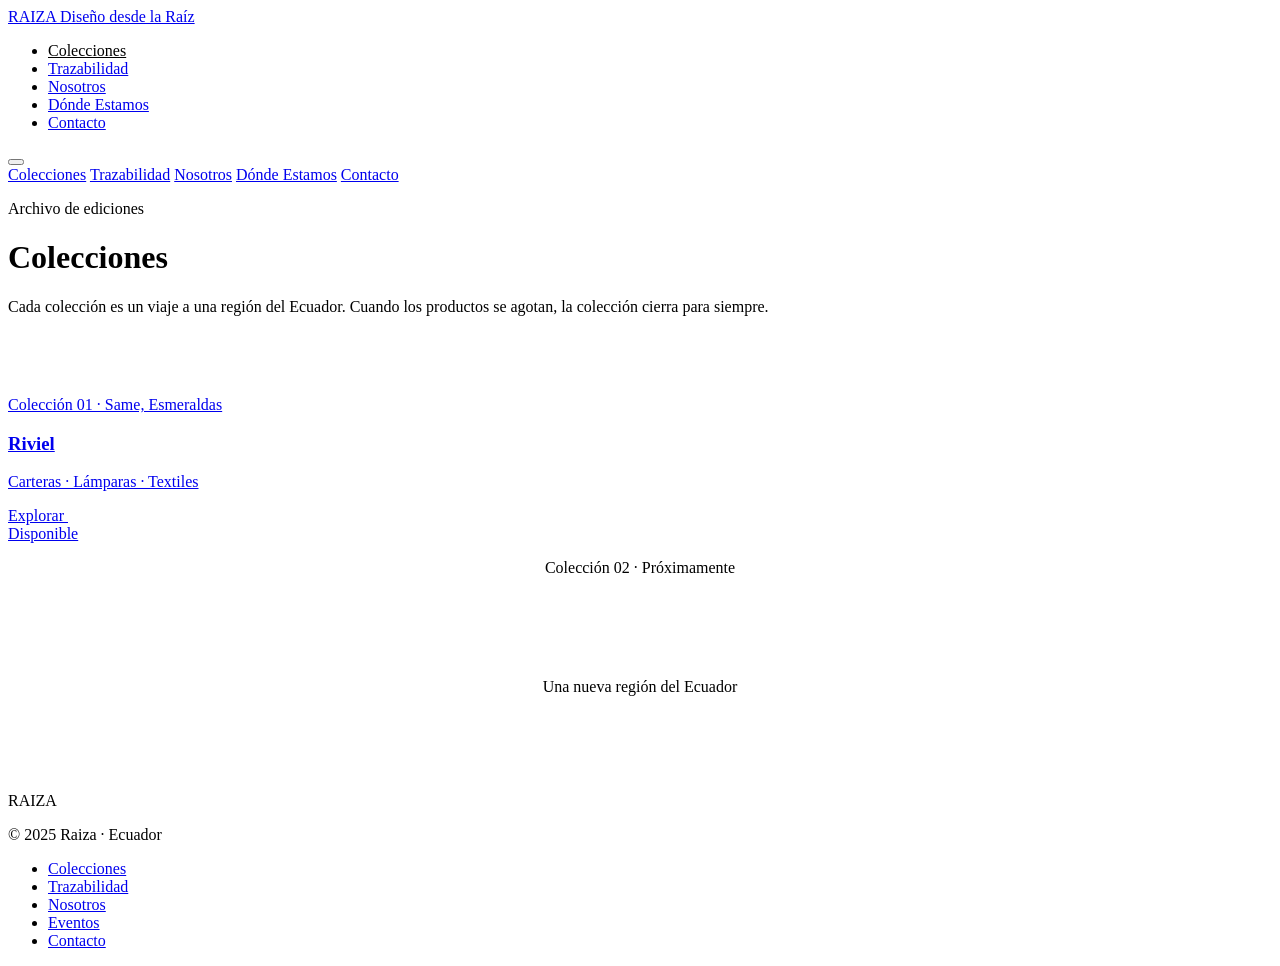
==== colecciones.html @ 8177e6f9 "Add files via upload" ====
<!DOCTYPE html>
<html lang="es">
<head>
  <meta charset="UTF-8">
  <meta name="viewport" content="width=device-width, initial-scale=1.0">
  <title>Colecciones — Raiza</title>
  <link rel="stylesheet" href="../styles/main.css">
</head>
<body>

<nav id="navbar">
  <a href="../index.html" class="nav-logo">
    RAIZA
    <span>Diseño desde la Raíz</span>
  </a>
  <ul class="nav-links">
    <li><a href="colecciones.html" style="color: var(--ink);">Colecciones</a></li>
    <li><a href="trazabilidad.html">Trazabilidad</a></li>
    <li><a href="nosotros.html">Nosotros</a></li>
    <li><a href="eventos.html">Dónde Estamos</a></li>
    <li><a href="contacto.html">Contacto</a></li>
  </ul>
  <button class="nav-burger" id="burger" aria-label="Menú">
    <span></span><span></span><span></span>
  </button>
</nav>

<div class="mobile-menu" id="mobileMenu">
  <a href="colecciones.html">Colecciones</a>
  <a href="trazabilidad.html">Trazabilidad</a>
  <a href="nosotros.html">Nosotros</a>
  <a href="eventos.html">Dónde Estamos</a>
  <a href="contacto.html">Contacto</a>
</div>

<!-- PAGE HEADER -->
<div style="padding-top: var(--nav-h);">
  <div class="section" style="padding-bottom: 48px;">
    <p class="section-label reveal">Archivo de ediciones</p>
    <h1 class="section-title reveal">Colecciones</h1>
    <p class="section-body reveal">Cada colección es un viaje a una región del Ecuador. Cuando los productos se agotan, la colección cierra para siempre.</p>
  </div>
</div>

<!-- COLECCIONES -->
<section class="section-full">
  <div class="collections-grid">

    <!-- RIVIEL -->
    <a href="colecciones/riviel/index.html" class="collection-card reveal">
      <div class="collection-card-bg" style="background: linear-gradient(135deg, var(--riviel-1) 0%, var(--riviel-3) 100%);"></div>
      <div class="collection-card-overlay">
        <p class="collection-card-label">Colección 01 · Same, Esmeraldas</p>
        <h3 class="collection-card-title">Riviel</h3>
        <p class="collection-card-sub">Carteras · Lámparas · Textiles</p>
        <div class="collection-card-arrow">
          Explorar
          <svg width="16" height="10" viewBox="0 0 20 12" fill="none">
            <path d="M0 6H18M14 1l5 5-5 5" stroke="white" stroke-width="1.2"/>
          </svg>
        </div>
      </div>
      <div class="collection-tag">Disponible</div>
    </a>

    <!-- PRÓXIMA -->
    <div class="collection-card reveal" style="cursor: default;">
      <div class="collection-card-bg" style="background: var(--cream-dark);"></div>
      <div class="collection-card-overlay coming" style="align-items:center; justify-content:center; flex-direction:column; text-align:center;">
        <p class="collection-card-label" style="margin-bottom: 24px;">Colección 02 · Próximamente</p>
        <h3 class="collection-card-title" style="font-size: 2rem; color: rgba(255,255,255,0.5);">???</h3>
        <p class="collection-card-sub" style="margin-top:16px;">Una nueva región del Ecuador</p>
      </div>
    </div>

  </div>
</section>

<div style="height: 80px;"></div>

<footer>
  <div class="footer-logo">RAIZA</div>
  <p class="footer-copy">© 2025 Raiza · Ecuador</p>
  <ul class="footer-links">
    <li><a href="colecciones.html">Colecciones</a></li>
    <li><a href="trazabilidad.html">Trazabilidad</a></li>
    <li><a href="nosotros.html">Nosotros</a></li>
    <li><a href="eventos.html">Eventos</a></li>
    <li><a href="contacto.html">Contacto</a></li>
  </ul>
</footer>

<script>
const navbar = document.getElementById('navbar');
window.addEventListener('scroll', () => { navbar.classList.toggle('scrolled', window.scrollY > 20); });
const burger = document.getElementById('burger');
const mobileMenu = document.getElementById('mobileMenu');
burger.addEventListener('click', () => { mobileMenu.classList.toggle('open'); });
const reveals = document.querySelectorAll('.reveal');
const observer = new IntersectionObserver((entries) => {
  entries.forEach(e => { if (e.isIntersecting) e.target.classList.add('visible'); });
}, { threshold: 0.1 });
reveals.forEach(el => observer.observe(el));
</script>
</body>
</html>
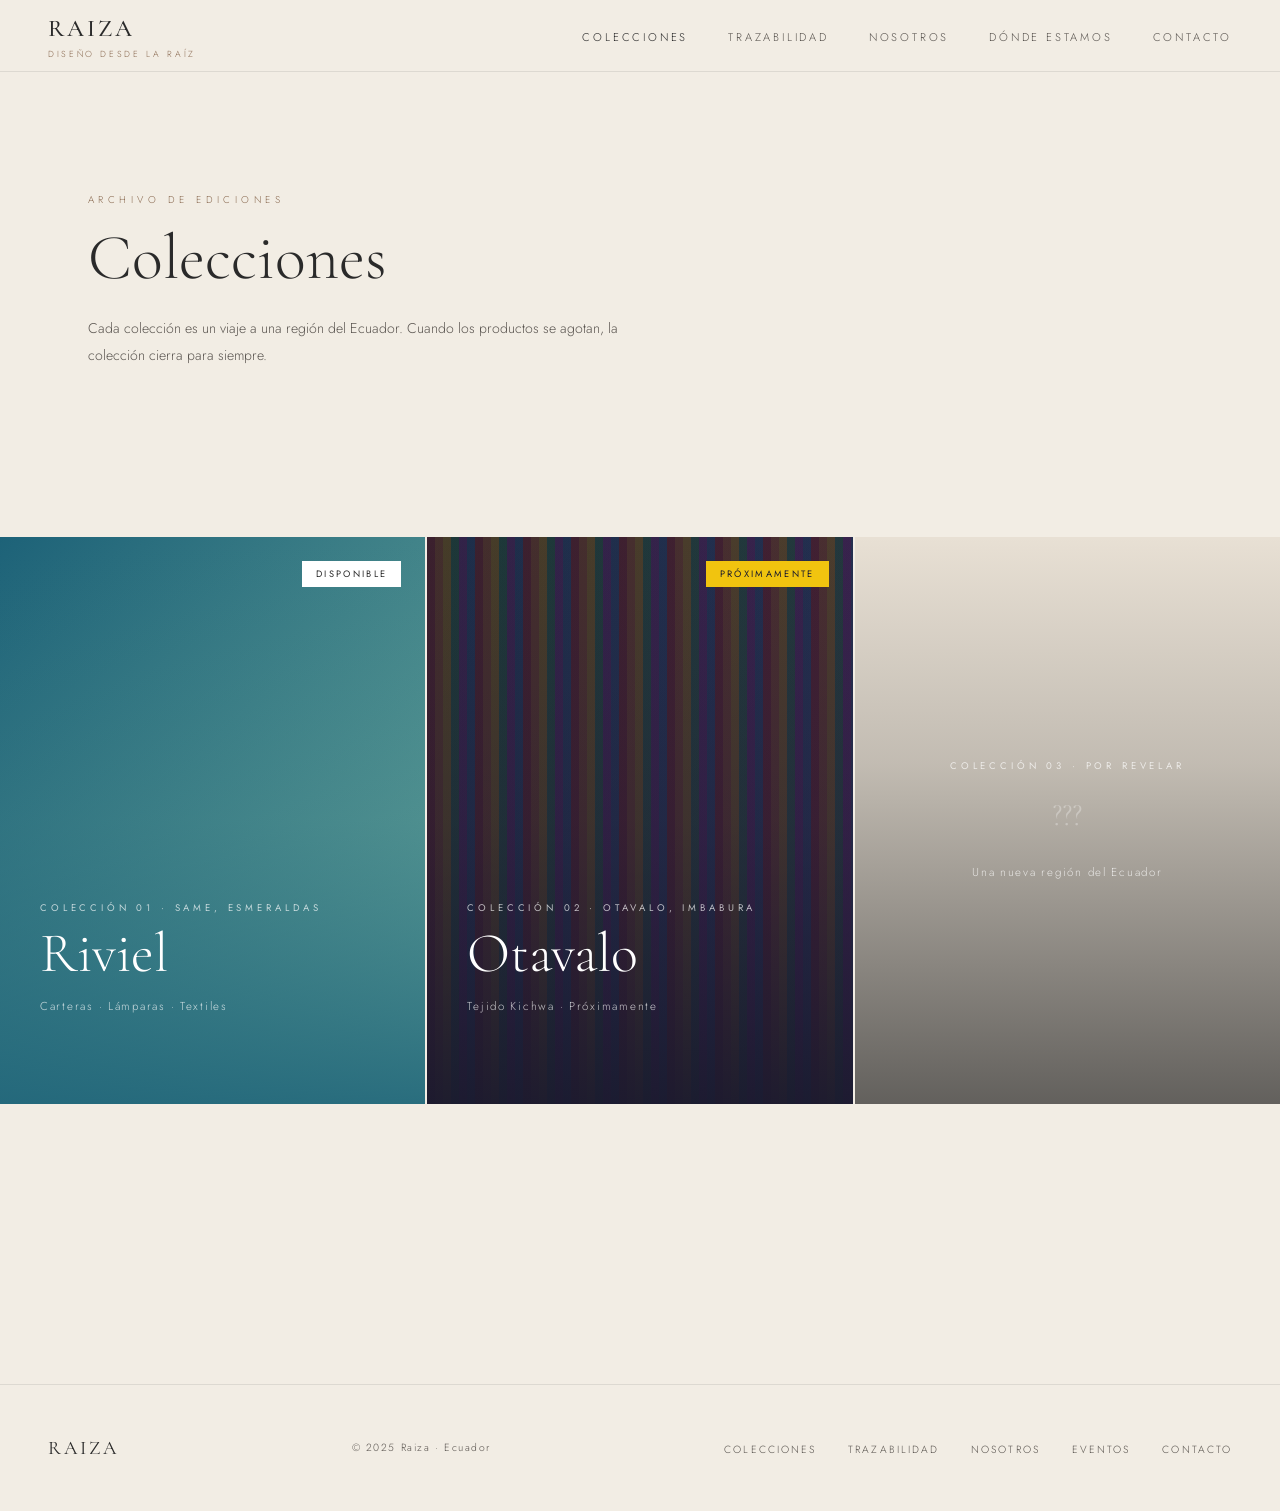
==== commit 29b49782: "Add files via upload" ====
--- a/colecciones.html
+++ b/colecciones.html
@@ -63,12 +63,30 @@
       <div class="collection-tag">Disponible</div>
     </a>
 
-    <!-- PRÓXIMA -->
+    <!-- OTAVALO -->
+    <a href="colecciones/otavalo/index.html" class="collection-card reveal">
+      <div class="collection-card-bg" style="background: linear-gradient(135deg, #1a1a2e 0%, #2d1b3d 100%);"></div>
+      <div style="position:absolute; inset:0; opacity:0.2; background: repeating-linear-gradient(90deg, #c0392b 0px, #c0392b 8px, #e67e22 8px, #e67e22 16px, #f1c40f 16px, #f1c40f 24px, #27ae60 24px, #27ae60 32px, #8e44ad 32px, #8e44ad 40px, #2980b9 40px, #2980b9 48px);"></div>
+      <div class="collection-card-overlay" style="background: linear-gradient(to top, rgba(26,26,46,0.92) 0%, rgba(26,26,46,0.3) 50%, transparent 100%);">
+        <p class="collection-card-label">Colección 02 · Otavalo, Imbabura</p>
+        <h3 class="collection-card-title">Otavalo</h3>
+        <p class="collection-card-sub">Tejido Kichwa · Próximamente</p>
+        <div class="collection-card-arrow">
+          Explorar
+          <svg width="16" height="10" viewBox="0 0 20 12" fill="none">
+            <path d="M0 6H18M14 1l5 5-5 5" stroke="white" stroke-width="1.2"/>
+          </svg>
+        </div>
+      </div>
+      <div class="collection-tag" style="background: var(--otavalo-3); color: #1a1a2e;">Próximamente</div>
+    </a>
+
+    <!-- FUTURA -->
     <div class="collection-card reveal" style="cursor: default;">
       <div class="collection-card-bg" style="background: var(--cream-dark);"></div>
       <div class="collection-card-overlay coming" style="align-items:center; justify-content:center; flex-direction:column; text-align:center;">
-        <p class="collection-card-label" style="margin-bottom: 24px;">Colección 02 · Próximamente</p>
-        <h3 class="collection-card-title" style="font-size: 2rem; color: rgba(255,255,255,0.5);">???</h3>
+        <p class="collection-card-label" style="margin-bottom: 24px;">Colección 03 · Por revelar</p>
+        <h3 class="collection-card-title" style="font-size: 2rem; color: rgba(255,255,255,0.3);">???</h3>
         <p class="collection-card-sub" style="margin-top:16px;">Una nueva región del Ecuador</p>
       </div>
     </div>
--- a/styles/main.css
+++ b/styles/main.css
@@ -0,0 +1,937 @@
+@import url('https://fonts.googleapis.com/css2?family=Cormorant+Garamond:ital,wght@0,300;0,400;0,500;0,600;1,300;1,400&family=Jost:wght@200;300;400;500&display=swap');
+
+/* ─── TOKENS ─────────────────────────────────────────── */
+:root {
+  /* Base Raiza */
+  --cream:       #f2ede4;
+  --cream-dark:  #e8e0d4;
+  --ink:         #2a2a2a;
+  --ink-light:   #5a5550;
+  --terra:       #8b6b52;
+  --terra-light: #c4a882;
+
+  /* Colección Riviel */
+  --riviel-1:    #1d6278;
+  --riviel-2:    #3a8a8a;
+  --riviel-3:    #72b0a0;
+  --riviel-4:    #a8cdb8;
+  --riviel-5:    #ddeedd;
+
+  /* Colección Otavalo */
+  --otavalo-1:   #c0392b;
+  --otavalo-2:   #e67e22;
+  --otavalo-3:   #f1c40f;
+  --otavalo-4:   #27ae60;
+  --otavalo-5:   #8e44ad;
+  --otavalo-6:   #2980b9;
+
+  /* Typography */
+  --font-display: 'Cormorant Garamond', Georgia, serif;
+  --font-body:    'Jost', sans-serif;
+
+  /* Spacing */
+  --nav-h: 72px;
+}
+
+/* ─── RESET ───────────────────────────────────────────── */
+*, *::before, *::after { box-sizing: border-box; margin: 0; padding: 0; }
+html { scroll-behavior: smooth; }
+body {
+  font-family: var(--font-body);
+  background: var(--cream);
+  color: var(--ink);
+  font-size: 16px;
+  line-height: 1.6;
+  overflow-x: hidden;
+}
+img { max-width: 100%; display: block; }
+a { text-decoration: none; color: inherit; }
+
+/* ─── NAV ─────────────────────────────────────────────── */
+nav {
+  position: fixed;
+  top: 0; left: 0; right: 0;
+  height: var(--nav-h);
+  background: var(--cream);
+  border-bottom: 1px solid rgba(42,42,42,0.1);
+  display: flex;
+  align-items: center;
+  justify-content: space-between;
+  padding: 0 48px;
+  z-index: 100;
+  transition: box-shadow 0.3s;
+}
+nav.scrolled { box-shadow: 0 2px 24px rgba(42,42,42,0.08); }
+
+.nav-logo {
+  font-family: var(--font-display);
+  font-size: 1.5rem;
+  font-weight: 500;
+  letter-spacing: 0.12em;
+  color: var(--ink);
+}
+.nav-logo span {
+  display: block;
+  font-family: var(--font-body);
+  font-size: 0.55rem;
+  font-weight: 300;
+  letter-spacing: 0.3em;
+  color: var(--terra);
+  text-transform: uppercase;
+  margin-top: -2px;
+}
+
+.nav-links {
+  display: flex;
+  gap: 40px;
+  list-style: none;
+}
+.nav-links a {
+  font-family: var(--font-body);
+  font-size: 0.7rem;
+  font-weight: 300;
+  letter-spacing: 0.25em;
+  text-transform: uppercase;
+  color: var(--ink-light);
+  transition: color 0.2s;
+  position: relative;
+}
+.nav-links a::after {
+  content: '';
+  position: absolute;
+  bottom: -3px; left: 0;
+  width: 0; height: 1px;
+  background: var(--terra);
+  transition: width 0.3s;
+}
+.nav-links a:hover { color: var(--ink); }
+.nav-links a:hover::after { width: 100%; }
+
+.nav-burger {
+  display: none;
+  flex-direction: column;
+  gap: 5px;
+  cursor: pointer;
+  background: none;
+  border: none;
+  padding: 4px;
+}
+.nav-burger span {
+  display: block;
+  width: 24px;
+  height: 1px;
+  background: var(--ink);
+  transition: all 0.3s;
+}
+
+/* ─── MOBILE NAV ──────────────────────────────────────── */
+.mobile-menu {
+  display: none;
+  position: fixed;
+  top: var(--nav-h);
+  left: 0; right: 0; bottom: 0;
+  background: var(--cream);
+  z-index: 99;
+  flex-direction: column;
+  align-items: center;
+  justify-content: center;
+  gap: 40px;
+}
+.mobile-menu.open { display: flex; }
+.mobile-menu a {
+  font-family: var(--font-display);
+  font-size: 2rem;
+  font-weight: 300;
+  letter-spacing: 0.1em;
+  color: var(--ink);
+}
+
+/* ─── HERO ────────────────────────────────────────────── */
+.hero {
+  min-height: 100vh;
+  padding-top: var(--nav-h);
+  display: flex;
+  align-items: center;
+  position: relative;
+  overflow: hidden;
+}
+.hero-bg {
+  position: absolute;
+  inset: 0;
+  background: radial-gradient(ellipse at 70% 40%, rgba(114,176,160,0.12) 0%, transparent 60%),
+              radial-gradient(ellipse at 20% 80%, rgba(29,98,120,0.08) 0%, transparent 50%);
+}
+.hero-content {
+  position: relative;
+  z-index: 1;
+  padding: 0 48px;
+  max-width: 1200px;
+  margin: 0 auto;
+  width: 100%;
+}
+.hero-eyebrow {
+  font-family: var(--font-body);
+  font-size: 0.65rem;
+  font-weight: 300;
+  letter-spacing: 0.4em;
+  text-transform: uppercase;
+  color: var(--terra);
+  margin-bottom: 24px;
+  opacity: 0;
+  animation: fadeUp 0.8s 0.2s forwards;
+}
+.hero-title {
+  font-family: var(--font-display);
+  font-size: clamp(4rem, 10vw, 9rem);
+  font-weight: 300;
+  line-height: 0.9;
+  letter-spacing: -0.02em;
+  color: var(--ink);
+  margin-bottom: 32px;
+  opacity: 0;
+  animation: fadeUp 0.8s 0.4s forwards;
+}
+.hero-title em {
+  font-style: italic;
+  color: var(--terra);
+}
+.hero-sub {
+  font-family: var(--font-body);
+  font-size: 0.85rem;
+  font-weight: 300;
+  letter-spacing: 0.08em;
+  color: var(--ink-light);
+  max-width: 480px;
+  line-height: 1.8;
+  margin-bottom: 48px;
+  opacity: 0;
+  animation: fadeUp 0.8s 0.6s forwards;
+}
+.hero-cta {
+  display: inline-flex;
+  align-items: center;
+  gap: 16px;
+  font-family: var(--font-body);
+  font-size: 0.7rem;
+  font-weight: 400;
+  letter-spacing: 0.3em;
+  text-transform: uppercase;
+  color: var(--ink);
+  border-bottom: 1px solid var(--ink);
+  padding-bottom: 4px;
+  opacity: 0;
+  animation: fadeUp 0.8s 0.8s forwards;
+  transition: color 0.2s, border-color 0.2s;
+}
+.hero-cta:hover { color: var(--terra); border-color: var(--terra); }
+.hero-cta svg { transition: transform 0.2s; }
+.hero-cta:hover svg { transform: translateX(4px); }
+
+.hero-scroll {
+  position: absolute;
+  bottom: 40px;
+  right: 48px;
+  display: flex;
+  flex-direction: column;
+  align-items: center;
+  gap: 8px;
+  opacity: 0;
+  animation: fadeIn 1s 1.2s forwards;
+}
+.hero-scroll span {
+  font-size: 0.6rem;
+  letter-spacing: 0.3em;
+  text-transform: uppercase;
+  color: var(--ink-light);
+  writing-mode: vertical-rl;
+}
+.hero-scroll-line {
+  width: 1px;
+  height: 60px;
+  background: linear-gradient(to bottom, var(--terra-light), transparent);
+  animation: scrollLine 2s 1.5s infinite;
+}
+
+/* ─── SECTIONS ────────────────────────────────────────── */
+.section {
+  padding: 120px 48px;
+  max-width: 1200px;
+  margin: 0 auto;
+}
+.section-full {
+  padding: 120px 0;
+}
+.section-label {
+  font-size: 0.62rem;
+  font-weight: 300;
+  letter-spacing: 0.45em;
+  text-transform: uppercase;
+  color: var(--terra);
+  margin-bottom: 16px;
+}
+.section-title {
+  font-family: var(--font-display);
+  font-size: clamp(2.5rem, 5vw, 4.5rem);
+  font-weight: 300;
+  line-height: 1.05;
+  color: var(--ink);
+  margin-bottom: 24px;
+}
+.section-title em { font-style: italic; color: var(--terra); }
+.section-body {
+  font-size: 0.88rem;
+  font-weight: 300;
+  line-height: 1.9;
+  color: var(--ink-light);
+  max-width: 560px;
+}
+
+/* ─── DIVIDER ─────────────────────────────────────────── */
+.divider {
+  width: 40px;
+  height: 1px;
+  background: var(--terra-light);
+  margin: 40px auto;
+}
+
+/* ─── COLECCIONES GRID ────────────────────────────────── */
+.collections-grid {
+  display: grid;
+  grid-template-columns: repeat(auto-fit, minmax(320px, 1fr));
+  gap: 2px;
+}
+.collection-card {
+  position: relative;
+  aspect-ratio: 3/4;
+  overflow: hidden;
+  cursor: pointer;
+  display: block;
+}
+.collection-card-bg {
+  position: absolute;
+  inset: 0;
+  transition: transform 0.6s cubic-bezier(0.25, 0.46, 0.45, 0.94);
+}
+.collection-card:hover .collection-card-bg { transform: scale(1.04); }
+.collection-card-overlay {
+  position: absolute;
+  inset: 0;
+  background: linear-gradient(to top, rgba(29,98,120,0.85) 0%, rgba(29,98,120,0.2) 50%, transparent 100%);
+  display: flex;
+  flex-direction: column;
+  justify-content: flex-end;
+  padding: 48px 40px;
+}
+.collection-card-overlay.coming {
+  background: linear-gradient(to top, rgba(42,42,42,0.7) 0%, rgba(42,42,42,0.2) 60%, transparent 100%);
+}
+.collection-card-label {
+  font-size: 0.6rem;
+  letter-spacing: 0.4em;
+  text-transform: uppercase;
+  color: rgba(255,255,255,0.7);
+  margin-bottom: 8px;
+}
+.collection-card-title {
+  font-family: var(--font-display);
+  font-size: 3.5rem;
+  font-weight: 300;
+  color: white;
+  line-height: 1;
+  margin-bottom: 16px;
+}
+.collection-card-sub {
+  font-size: 0.72rem;
+  font-weight: 300;
+  letter-spacing: 0.15em;
+  color: rgba(255,255,255,0.75);
+}
+.collection-card-arrow {
+  margin-top: 24px;
+  display: flex;
+  align-items: center;
+  gap: 12px;
+  font-size: 0.65rem;
+  letter-spacing: 0.3em;
+  text-transform: uppercase;
+  color: white;
+  opacity: 0;
+  transform: translateY(8px);
+  transition: all 0.3s;
+}
+.collection-card:hover .collection-card-arrow {
+  opacity: 1;
+  transform: translateY(0);
+}
+.collection-tag {
+  position: absolute;
+  top: 24px;
+  right: 24px;
+  background: white;
+  color: var(--ink);
+  font-size: 0.58rem;
+  letter-spacing: 0.25em;
+  text-transform: uppercase;
+  padding: 6px 14px;
+}
+
+/* ─── PRODUCTO CARD ───────────────────────────────────── */
+.products-grid {
+  display: grid;
+  grid-template-columns: repeat(auto-fill, minmax(280px, 1fr));
+  gap: 32px;
+  padding: 0 48px;
+  max-width: 1200px;
+  margin: 0 auto;
+}
+.product-card {
+  position: relative;
+}
+.product-card-img {
+  aspect-ratio: 1;
+  background: var(--cream-dark);
+  overflow: hidden;
+  margin-bottom: 20px;
+  position: relative;
+}
+.product-card-img img {
+  width: 100%;
+  height: 100%;
+  object-fit: cover;
+  transition: transform 0.5s;
+}
+.product-card:hover .product-card-img img { transform: scale(1.05); }
+.product-number {
+  position: absolute;
+  top: 16px;
+  left: 16px;
+  font-size: 0.58rem;
+  letter-spacing: 0.3em;
+  color: white;
+  background: rgba(29,98,120,0.8);
+  padding: 4px 10px;
+}
+.product-sold {
+  position: absolute;
+  inset: 0;
+  background: rgba(42,42,42,0.5);
+  display: flex;
+  align-items: center;
+  justify-content: center;
+  font-size: 0.65rem;
+  letter-spacing: 0.4em;
+  text-transform: uppercase;
+  color: white;
+}
+.product-name {
+  font-family: var(--font-display);
+  font-size: 1.4rem;
+  font-weight: 400;
+  color: var(--ink);
+  margin-bottom: 4px;
+}
+.product-meta {
+  font-size: 0.7rem;
+  font-weight: 300;
+  letter-spacing: 0.15em;
+  color: var(--ink-light);
+  margin-bottom: 12px;
+}
+.product-price {
+  font-size: 0.85rem;
+  font-weight: 400;
+  color: var(--riviel-1);
+  letter-spacing: 0.05em;
+}
+
+/* ─── TRAZABILIDAD ────────────────────────────────────── */
+.traza-timeline {
+  position: relative;
+  padding-left: 40px;
+  max-width: 700px;
+}
+.traza-timeline::before {
+  content: '';
+  position: absolute;
+  left: 0;
+  top: 8px;
+  bottom: 0;
+  width: 1px;
+  background: linear-gradient(to bottom, var(--terra-light), transparent);
+}
+.traza-step {
+  position: relative;
+  margin-bottom: 56px;
+}
+.traza-step::before {
+  content: '';
+  position: absolute;
+  left: -44px;
+  top: 8px;
+  width: 8px;
+  height: 8px;
+  border-radius: 50%;
+  background: var(--terra);
+  border: 2px solid var(--cream);
+  box-shadow: 0 0 0 3px var(--terra-light);
+}
+.traza-step-num {
+  font-size: 0.6rem;
+  letter-spacing: 0.35em;
+  text-transform: uppercase;
+  color: var(--terra);
+  margin-bottom: 8px;
+}
+.traza-step-title {
+  font-family: var(--font-display);
+  font-size: 1.6rem;
+  font-weight: 400;
+  color: var(--ink);
+  margin-bottom: 12px;
+}
+.traza-step-body {
+  font-size: 0.84rem;
+  font-weight: 300;
+  line-height: 1.85;
+  color: var(--ink-light);
+}
+
+/* ─── SOBRE RAIZA ─────────────────────────────────────── */
+.team-grid {
+  display: grid;
+  grid-template-columns: repeat(3, 1fr);
+  gap: 48px;
+  margin-top: 64px;
+}
+.team-card {
+  text-align: center;
+}
+.team-avatar {
+  width: 120px;
+  height: 120px;
+  border-radius: 50%;
+  background: var(--cream-dark);
+  margin: 0 auto 20px;
+  overflow: hidden;
+  border: 2px solid var(--terra-light);
+}
+.team-name {
+  font-family: var(--font-display);
+  font-size: 1.3rem;
+  font-weight: 400;
+  color: var(--ink);
+  margin-bottom: 4px;
+}
+.team-role {
+  font-size: 0.68rem;
+  letter-spacing: 0.25em;
+  text-transform: uppercase;
+  color: var(--terra);
+}
+
+/* ─── EVENTOS ─────────────────────────────────────────── */
+.eventos-list {
+  display: flex;
+  flex-direction: column;
+  gap: 2px;
+  margin-top: 64px;
+}
+.evento-item {
+  display: grid;
+  grid-template-columns: 120px 1fr auto;
+  align-items: center;
+  gap: 40px;
+  padding: 32px 40px;
+  background: var(--cream-dark);
+  transition: background 0.2s;
+}
+.evento-item:hover { background: white; }
+.evento-fecha {
+  font-family: var(--font-display);
+  font-size: 2.5rem;
+  font-weight: 300;
+  line-height: 1;
+  color: var(--riviel-1);
+}
+.evento-fecha span {
+  display: block;
+  font-family: var(--font-body);
+  font-size: 0.65rem;
+  font-weight: 300;
+  letter-spacing: 0.3em;
+  text-transform: uppercase;
+  color: var(--ink-light);
+  margin-top: 4px;
+}
+.evento-info-nombre {
+  font-family: var(--font-display);
+  font-size: 1.5rem;
+  font-weight: 400;
+  color: var(--ink);
+  margin-bottom: 6px;
+}
+.evento-info-lugar {
+  font-size: 0.75rem;
+  font-weight: 300;
+  letter-spacing: 0.1em;
+  color: var(--ink-light);
+}
+.evento-tag {
+  font-size: 0.6rem;
+  letter-spacing: 0.3em;
+  text-transform: uppercase;
+  padding: 8px 16px;
+  border: 1px solid var(--terra-light);
+  color: var(--terra);
+}
+
+/* ─── CONTACTO ────────────────────────────────────────── */
+.contact-grid {
+  display: grid;
+  grid-template-columns: 1fr 1fr;
+  gap: 80px;
+  align-items: start;
+}
+.contact-link {
+  display: flex;
+  align-items: center;
+  gap: 20px;
+  padding: 32px 0;
+  border-bottom: 1px solid rgba(42,42,42,0.1);
+  transition: all 0.2s;
+}
+.contact-link:hover { padding-left: 8px; }
+.contact-link-icon {
+  width: 48px;
+  height: 48px;
+  border: 1px solid var(--terra-light);
+  border-radius: 50%;
+  display: flex;
+  align-items: center;
+  justify-content: center;
+  flex-shrink: 0;
+  color: var(--terra);
+}
+.contact-link-label {
+  font-size: 0.65rem;
+  letter-spacing: 0.3em;
+  text-transform: uppercase;
+  color: var(--ink-light);
+  margin-bottom: 4px;
+}
+.contact-link-value {
+  font-family: var(--font-display);
+  font-size: 1.4rem;
+  font-weight: 400;
+  color: var(--ink);
+}
+
+/* ─── PAGO MODAL ──────────────────────────────────────── */
+.modal-overlay {
+  display: none;
+  position: fixed;
+  inset: 0;
+  background: rgba(42,42,42,0.6);
+  z-index: 200;
+  align-items: center;
+  justify-content: center;
+  padding: 24px;
+}
+.modal-overlay.open { display: flex; }
+.modal {
+  background: var(--cream);
+  max-width: 520px;
+  width: 100%;
+  padding: 48px;
+  position: relative;
+}
+.modal-close {
+  position: absolute;
+  top: 20px;
+  right: 24px;
+  background: none;
+  border: none;
+  font-size: 1.4rem;
+  cursor: pointer;
+  color: var(--ink-light);
+}
+.modal-title {
+  font-family: var(--font-display);
+  font-size: 2rem;
+  font-weight: 300;
+  color: var(--ink);
+  margin-bottom: 8px;
+}
+.modal-sub {
+  font-size: 0.75rem;
+  font-weight: 300;
+  letter-spacing: 0.1em;
+  color: var(--ink-light);
+  margin-bottom: 32px;
+}
+.modal-bank {
+  background: var(--cream-dark);
+  padding: 24px;
+  margin-bottom: 24px;
+}
+.modal-bank p {
+  font-size: 0.8rem;
+  font-weight: 300;
+  color: var(--ink);
+  margin-bottom: 8px;
+}
+.modal-bank strong {
+  font-weight: 500;
+  color: var(--riviel-1);
+}
+.modal-steps {
+  list-style: none;
+  counter-reset: steps;
+}
+.modal-steps li {
+  counter-increment: steps;
+  display: flex;
+  gap: 16px;
+  margin-bottom: 16px;
+  font-size: 0.8rem;
+  font-weight: 300;
+  color: var(--ink-light);
+  line-height: 1.6;
+}
+.modal-steps li::before {
+  content: counter(steps);
+  min-width: 24px;
+  height: 24px;
+  border-radius: 50%;
+  background: var(--riviel-1);
+  color: white;
+  display: flex;
+  align-items: center;
+  justify-content: center;
+  font-size: 0.65rem;
+  font-weight: 400;
+  flex-shrink: 0;
+}
+.btn-primary {
+  display: inline-block;
+  background: var(--riviel-1);
+  color: white;
+  font-family: var(--font-body);
+  font-size: 0.7rem;
+  font-weight: 400;
+  letter-spacing: 0.3em;
+  text-transform: uppercase;
+  padding: 16px 40px;
+  border: none;
+  cursor: pointer;
+  transition: background 0.2s;
+  width: 100%;
+  text-align: center;
+  margin-top: 8px;
+}
+.btn-primary:hover { background: var(--riviel-2); }
+.btn-outline {
+  display: inline-block;
+  background: transparent;
+  color: var(--ink);
+  font-family: var(--font-body);
+  font-size: 0.7rem;
+  font-weight: 400;
+  letter-spacing: 0.3em;
+  text-transform: uppercase;
+  padding: 14px 40px;
+  border: 1px solid var(--ink);
+  cursor: pointer;
+  transition: all 0.2s;
+}
+.btn-outline:hover {
+  background: var(--ink);
+  color: var(--cream);
+}
+
+/* ─── FOOTER ──────────────────────────────────────────── */
+footer {
+  border-top: 1px solid rgba(42,42,42,0.1);
+  padding: 48px;
+  display: flex;
+  align-items: center;
+  justify-content: space-between;
+  margin-top: 80px;
+}
+.footer-logo {
+  font-family: var(--font-display);
+  font-size: 1.2rem;
+  font-weight: 400;
+  letter-spacing: 0.15em;
+  color: var(--ink);
+}
+.footer-copy {
+  font-size: 0.65rem;
+  font-weight: 300;
+  letter-spacing: 0.15em;
+  color: var(--ink-light);
+}
+.footer-links {
+  display: flex;
+  gap: 32px;
+  list-style: none;
+}
+.footer-links a {
+  font-size: 0.65rem;
+  font-weight: 300;
+  letter-spacing: 0.2em;
+  text-transform: uppercase;
+  color: var(--ink-light);
+  transition: color 0.2s;
+}
+.footer-links a:hover { color: var(--terra); }
+
+/* ─── COLECCION HERO ──────────────────────────────────── */
+.col-hero {
+  min-height: 80vh;
+  padding-top: var(--nav-h);
+  display: flex;
+  align-items: flex-end;
+  position: relative;
+  overflow: hidden;
+}
+.col-hero-bg {
+  position: absolute;
+  inset: 0;
+  background: linear-gradient(135deg, var(--riviel-1) 0%, var(--riviel-2) 40%, var(--riviel-3) 100%);
+}
+.col-hero-bg.otavalo {
+  background: linear-gradient(135deg, #1a1a2e 0%, #2d1b3d 50%, #1a1a2e 100%);
+}
+.otavalo-stripe {
+  position: absolute;
+  inset: 0;
+  opacity: 0.15;
+  background: repeating-linear-gradient(
+    90deg,
+    var(--otavalo-1) 0px, var(--otavalo-1) 8px,
+    var(--otavalo-2) 8px, var(--otavalo-2) 16px,
+    var(--otavalo-3) 16px, var(--otavalo-3) 24px,
+    var(--otavalo-4) 24px, var(--otavalo-4) 32px,
+    var(--otavalo-5) 32px, var(--otavalo-5) 40px,
+    var(--otavalo-6) 40px, var(--otavalo-6) 48px
+  );
+}
+.col-hero-overlay {
+  position: absolute;
+  inset: 0;
+  background: linear-gradient(to top, rgba(29,98,120,0.95) 0%, transparent 60%);
+}
+.col-hero-content {
+  position: relative;
+  z-index: 1;
+  padding: 0 80px 80px;
+  max-width: 1200px;
+  margin: 0 auto;
+  width: 100%;
+}
+.col-hero-num {
+  font-size: 0.6rem;
+  letter-spacing: 0.5em;
+  text-transform: uppercase;
+  color: rgba(255,255,255,0.6);
+  margin-bottom: 16px;
+}
+.col-hero-title {
+  font-family: var(--font-display);
+  font-size: clamp(5rem, 14vw, 12rem);
+  font-weight: 300;
+  color: white;
+  line-height: 0.85;
+  letter-spacing: -0.02em;
+  margin-bottom: 24px;
+}
+.col-hero-sub {
+  font-size: 0.8rem;
+  font-weight: 300;
+  letter-spacing: 0.2em;
+  color: rgba(255,255,255,0.7);
+  max-width: 400px;
+  line-height: 1.8;
+}
+
+/* ─── LEYENDA SECTION ─────────────────────────────────── */
+.leyenda-block {
+  display: grid;
+  grid-template-columns: 1fr 1fr;
+  gap: 0;
+  min-height: 500px;
+}
+.leyenda-text {
+  background: var(--riviel-1);
+  padding: 80px;
+  display: flex;
+  flex-direction: column;
+  justify-content: center;
+}
+.leyenda-text .section-label { color: rgba(255,255,255,0.6); }
+.leyenda-text .section-title { color: white; }
+.leyenda-text .section-body { color: rgba(255,255,255,0.75); max-width: 100%; }
+.leyenda-img {
+  background: var(--riviel-2);
+  position: relative;
+  overflow: hidden;
+  min-height: 400px;
+}
+.leyenda-img-placeholder {
+  position: absolute;
+  inset: 0;
+  display: flex;
+  align-items: center;
+  justify-content: center;
+  color: rgba(255,255,255,0.3);
+  font-family: var(--font-display);
+  font-size: 1rem;
+  letter-spacing: 0.3em;
+}
+
+/* ─── ANIMATIONS ──────────────────────────────────────── */
+@keyframes fadeUp {
+  from { opacity: 0; transform: translateY(24px); }
+  to   { opacity: 1; transform: translateY(0); }
+}
+@keyframes fadeIn {
+  from { opacity: 0; }
+  to   { opacity: 1; }
+}
+@keyframes scrollLine {
+  0%   { transform: scaleY(0); transform-origin: top; }
+  50%  { transform: scaleY(1); transform-origin: top; }
+  51%  { transform: scaleY(1); transform-origin: bottom; }
+  100% { transform: scaleY(0); transform-origin: bottom; }
+}
+
+/* ─── SCROLL REVEAL ───────────────────────────────────── */
+.reveal {
+  opacity: 0;
+  transform: translateY(32px);
+  transition: opacity 0.7s, transform 0.7s;
+}
+.reveal.visible {
+  opacity: 1;
+  transform: none;
+}
+
+/* ─── RESPONSIVE ──────────────────────────────────────── */
+@media (max-width: 900px) {
+  nav { padding: 0 24px; }
+  .nav-links { display: none; }
+  .nav-burger { display: flex; }
+  .hero-content { padding: 0 24px; }
+  .section { padding: 80px 24px; }
+  .products-grid { padding: 0 24px; }
+  .team-grid { grid-template-columns: 1fr; gap: 40px; }
+  .contact-grid { grid-template-columns: 1fr; gap: 40px; }
+  .leyenda-block { grid-template-columns: 1fr; }
+  .leyenda-text { padding: 48px 24px; }
+  .col-hero-content { padding: 0 24px 48px; }
+  footer { flex-direction: column; gap: 24px; text-align: center; }
+  .footer-links { flex-wrap: wrap; justify-content: center; }
+  .evento-item { grid-template-columns: 80px 1fr; }
+  .evento-tag { display: none; }
+}
